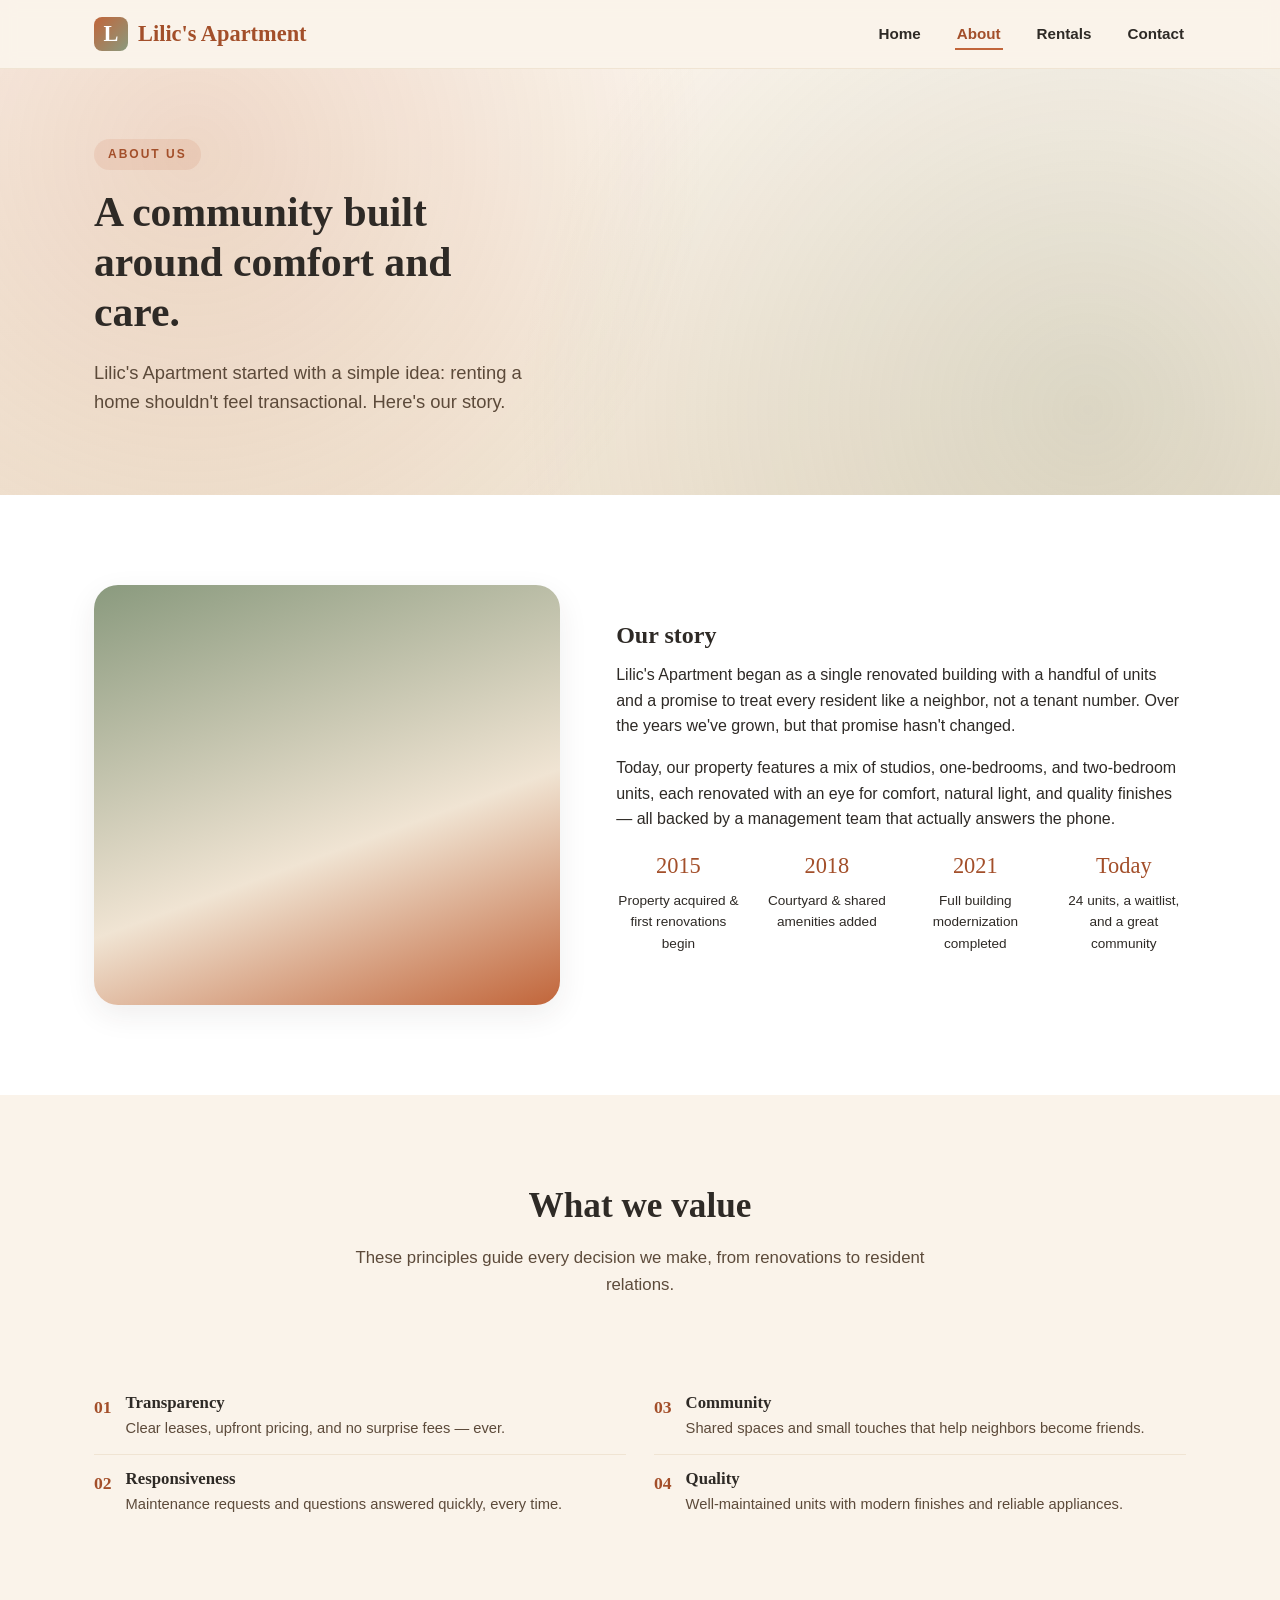
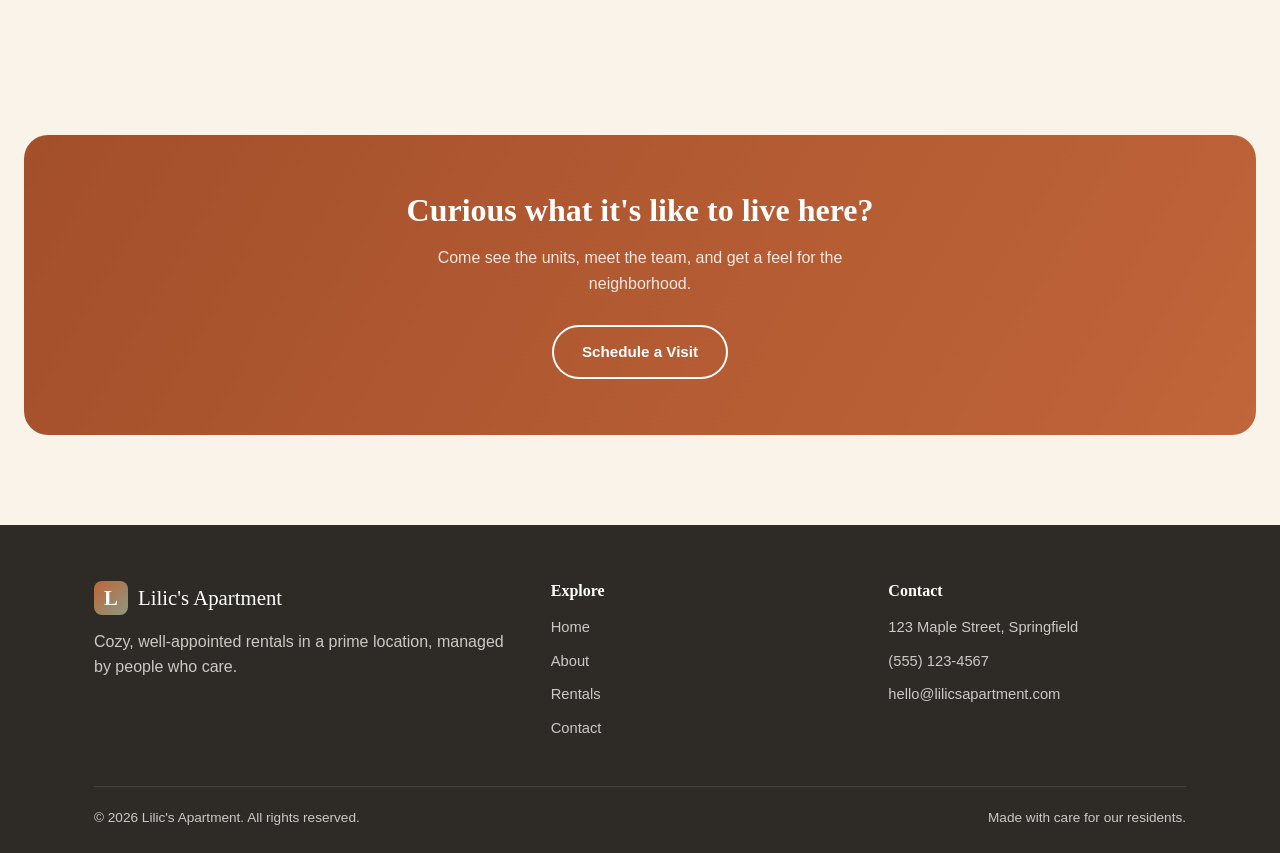
==== about.html @ 2bf209f0 "Build apartment website from scratch Static multi-page site with Home, About, Rentals, and Contact p" ====
<!DOCTYPE html>
<html lang="en">
<head>
  <meta charset="UTF-8">
  <meta name="viewport" content="width=device-width, initial-scale=1.0">
  <title>About Us — Lilic's Apartment</title>
  <meta name="description" content="Learn about Lilic's Apartment — our story, our values, and what makes our community a great place to live.">
  <link rel="stylesheet" href="css/style.css">
</head>
<body>

  <header class="site-header">
    <nav class="navbar">
      <a href="index.html" class="brand">
        <span class="brand-mark">L</span>
        Lilic's Apartment
      </a>
      <ul class="nav-links">
        <li><a href="index.html">Home</a></li>
        <li><a href="about.html" class="active">About</a></li>
        <li><a href="rentals.html">Rentals</a></li>
        <li><a href="contact.html">Contact</a></li>
      </ul>
      <button class="nav-toggle" aria-label="Toggle menu">
        <span></span><span></span><span></span>
      </button>
    </nav>
  </header>

  <main>
    <section class="hero" style="padding: 70px 0 60px;">
      <div class="container">
        <span class="eyebrow">About Us</span>
        <h1 style="font-size: 2.6rem; max-width: 20ch;">A community built around comfort and care.</h1>
        <p class="lead">Lilic's Apartment started with a simple idea: renting a home shouldn't feel transactional. Here's our story.</p>
      </div>
    </section>

    <section class="alt-bg">
      <div class="container about-grid">
        <div class="about-art"></div>
        <div>
          <h2>Our story</h2>
          <p>Lilic's Apartment began as a single renovated building with a handful of units and a promise to treat every resident like a neighbor, not a tenant number. Over the years we've grown, but that promise hasn't changed.</p>
          <p>Today, our property features a mix of studios, one-bedrooms, and two-bedroom units, each renovated with an eye for comfort, natural light, and quality finishes — all backed by a management team that actually answers the phone.</p>
          <div class="timeline">
            <div>
              <div class="year">2015</div>
              <p style="font-size: 0.85rem;">Property acquired &amp; first renovations begin</p>
            </div>
            <div>
              <div class="year">2018</div>
              <p style="font-size: 0.85rem;">Courtyard &amp; shared amenities added</p>
            </div>
            <div>
              <div class="year">2021</div>
              <p style="font-size: 0.85rem;">Full building modernization completed</p>
            </div>
            <div>
              <div class="year">Today</div>
              <p style="font-size: 0.85rem;">24 units, a waitlist, and a great community</p>
            </div>
          </div>
        </div>
      </div>
    </section>

    <section>
      <div class="container">
        <div class="section-head">
          <h2>What we value</h2>
          <p>These principles guide every decision we make, from renovations to resident relations.</p>
        </div>
        <div class="grid grid-2">
          <ul class="values-list">
            <li>
              <span class="num">01</span>
              <div>
                <h3 style="font-size: 1.05rem; margin-bottom: 4px;">Transparency</h3>
                <p style="margin: 0; color: var(--brown); font-size: 0.92rem;">Clear leases, upfront pricing, and no surprise fees — ever.</p>
              </div>
            </li>
            <li>
              <span class="num">02</span>
              <div>
                <h3 style="font-size: 1.05rem; margin-bottom: 4px;">Responsiveness</h3>
                <p style="margin: 0; color: var(--brown); font-size: 0.92rem;">Maintenance requests and questions answered quickly, every time.</p>
              </div>
            </li>
          </ul>
          <ul class="values-list">
            <li>
              <span class="num">03</span>
              <div>
                <h3 style="font-size: 1.05rem; margin-bottom: 4px;">Community</h3>
                <p style="margin: 0; color: var(--brown); font-size: 0.92rem;">Shared spaces and small touches that help neighbors become friends.</p>
              </div>
            </li>
            <li>
              <span class="num">04</span>
              <div>
                <h3 style="font-size: 1.05rem; margin-bottom: 4px;">Quality</h3>
                <p style="margin: 0; color: var(--brown); font-size: 0.92rem;">Well-maintained units with modern finishes and reliable appliances.</p>
              </div>
            </li>
          </ul>
        </div>
      </div>
    </section>

    <section>
      <div class="cta-banner">
        <h2>Curious what it's like to live here?</h2>
        <p>Come see the units, meet the team, and get a feel for the neighborhood.</p>
        <a href="contact.html" class="btn btn-outline">Schedule a Visit</a>
      </div>
    </section>
  </main>

  <footer class="site-footer">
    <div class="container">
      <div class="footer-grid">
        <div>
          <div class="footer-brand">
            <span class="brand-mark">L</span>
            Lilic's Apartment
          </div>
          <p>Cozy, well-appointed rentals in a prime location, managed by people who care.</p>
        </div>
        <div>
          <h4>Explore</h4>
          <ul>
            <li><a href="index.html">Home</a></li>
            <li><a href="about.html">About</a></li>
            <li><a href="rentals.html">Rentals</a></li>
            <li><a href="contact.html">Contact</a></li>
          </ul>
        </div>
        <div>
          <h4>Contact</h4>
          <ul>
            <li>123 Maple Street, Springfield</li>
            <li>(555) 123-4567</li>
            <li>hello@lilicsapartment.com</li>
          </ul>
        </div>
      </div>
      <div class="footer-bottom">
        <span>&copy; <span id="year"></span> Lilic's Apartment. All rights reserved.</span>
        <span>Made with care for our residents.</span>
      </div>
    </div>
  </footer>

  <script src="js/script.js"></script>
</body>
</html>
---- css/style.css ----
/* ===== Lilic's Apartment — shared styles ===== */

:root {
  --terracotta: #c1653a;
  --terracotta-dark: #a34f2a;
  --cream: #faf3ea;
  --cream-dark: #f0e4d3;
  --charcoal: #2e2a26;
  --brown: #5c4a3a;
  --sage: #8a9a7e;
  --white: #ffffff;
  --shadow: 0 10px 30px rgba(46, 42, 38, 0.08);
  --radius: 14px;
  --max-width: 1140px;
  --font-heading: 'Georgia', 'Times New Roman', serif;
  --font-body: -apple-system, BlinkMacSystemFont, 'Segoe UI', Roboto, Helvetica, Arial, sans-serif;
}

* {
  box-sizing: border-box;
}

html {
  scroll-behavior: smooth;
}

body {
  margin: 0;
  font-family: var(--font-body);
  color: var(--charcoal);
  background: var(--cream);
  line-height: 1.6;
}

img {
  max-width: 100%;
  display: block;
}

a {
  color: inherit;
  text-decoration: none;
}

h1, h2, h3, h4 {
  font-family: var(--font-heading);
  line-height: 1.2;
  margin: 0 0 0.5em;
}

p {
  margin: 0 0 1em;
}

.container {
  max-width: var(--max-width);
  margin: 0 auto;
  padding: 0 24px;
}

/* ===== Header / Nav ===== */

.site-header {
  position: sticky;
  top: 0;
  z-index: 100;
  background: rgba(250, 243, 234, 0.92);
  backdrop-filter: blur(8px);
  border-bottom: 1px solid var(--cream-dark);
}

.navbar {
  display: flex;
  align-items: center;
  justify-content: space-between;
  padding: 16px 24px;
  max-width: var(--max-width);
  margin: 0 auto;
}

.brand {
  display: flex;
  align-items: center;
  gap: 10px;
  font-family: var(--font-heading);
  font-size: 1.4rem;
  font-weight: bold;
  color: var(--terracotta-dark);
}

.brand-mark {
  width: 34px;
  height: 34px;
  border-radius: 8px;
  background: linear-gradient(135deg, var(--terracotta), var(--sage));
  display: inline-flex;
  align-items: center;
  justify-content: center;
  color: var(--white);
  font-family: var(--font-heading);
  font-weight: bold;
}

.nav-links {
  display: flex;
  gap: 32px;
  list-style: none;
  margin: 0;
  padding: 0;
}

.nav-links a {
  font-weight: 600;
  font-size: 0.95rem;
  padding: 6px 2px;
  border-bottom: 2px solid transparent;
  transition: border-color 0.2s ease, color 0.2s ease;
}

.nav-links a:hover,
.nav-links a.active {
  color: var(--terracotta-dark);
  border-color: var(--terracotta);
}

.nav-toggle {
  display: none;
  flex-direction: column;
  gap: 5px;
  background: none;
  border: none;
  cursor: pointer;
  padding: 6px;
}

.nav-toggle span {
  width: 26px;
  height: 2px;
  background: var(--charcoal);
  border-radius: 2px;
}

/* ===== Buttons ===== */

.btn {
  display: inline-block;
  padding: 13px 28px;
  border-radius: 999px;
  font-weight: 700;
  font-size: 0.95rem;
  cursor: pointer;
  border: 2px solid transparent;
  transition: transform 0.15s ease, box-shadow 0.15s ease, background 0.2s ease, color 0.2s ease;
}

.btn:hover {
  transform: translateY(-2px);
}

.btn-primary {
  background: var(--terracotta);
  color: var(--white);
  box-shadow: var(--shadow);
}

.btn-primary:hover {
  background: var(--terracotta-dark);
}

.btn-outline {
  background: transparent;
  border-color: var(--terracotta);
  color: var(--terracotta-dark);
}

.btn-outline:hover {
  background: var(--terracotta);
  color: var(--white);
}

.btn-block {
  width: 100%;
  text-align: center;
}

/* ===== Hero ===== */

.hero {
  position: relative;
  padding: 100px 0 110px;
  background:
    radial-gradient(circle at 15% 20%, rgba(193, 101, 58, 0.18), transparent 45%),
    radial-gradient(circle at 85% 80%, rgba(138, 154, 126, 0.22), transparent 50%),
    linear-gradient(180deg, var(--cream) 0%, var(--cream-dark) 100%);
  overflow: hidden;
}

.hero-inner {
  display: grid;
  grid-template-columns: 1.1fr 0.9fr;
  gap: 48px;
  align-items: center;
}

.eyebrow {
  display: inline-block;
  text-transform: uppercase;
  letter-spacing: 2px;
  font-size: 0.75rem;
  font-weight: 700;
  color: var(--terracotta-dark);
  background: rgba(193, 101, 58, 0.12);
  padding: 6px 14px;
  border-radius: 999px;
  margin-bottom: 18px;
}

.hero h1 {
  font-size: 3rem;
  color: var(--charcoal);
  margin-bottom: 20px;
}

.hero p.lead {
  font-size: 1.15rem;
  color: var(--brown);
  max-width: 46ch;
}

.hero-cta {
  display: flex;
  gap: 16px;
  margin-top: 28px;
  flex-wrap: wrap;
}

.hero-art {
  position: relative;
  height: 380px;
  border-radius: 24px;
  background: linear-gradient(135deg, #d98a5e 0%, var(--terracotta) 45%, var(--sage) 100%);
  box-shadow: var(--shadow);
  overflow: hidden;
}

.hero-art::before,
.hero-art::after {
  content: "";
  position: absolute;
  border-radius: 50%;
  background: rgba(255, 255, 255, 0.18);
}

.hero-art::before {
  width: 220px;
  height: 220px;
  top: -60px;
  right: -60px;
}

.hero-art::after {
  width: 160px;
  height: 160px;
  bottom: -50px;
  left: -30px;
  background: rgba(46, 42, 38, 0.12);
}

.hero-stats {
  position: absolute;
  bottom: 20px;
  left: 20px;
  right: 20px;
  display: flex;
  justify-content: space-between;
  background: rgba(255, 255, 255, 0.9);
  border-radius: 14px;
  padding: 16px 20px;
  box-shadow: var(--shadow);
}

.hero-stats div {
  text-align: center;
}

.hero-stats strong {
  display: block;
  font-size: 1.3rem;
  color: var(--terracotta-dark);
  font-family: var(--font-heading);
}

.hero-stats span {
  font-size: 0.75rem;
  color: var(--brown);
  text-transform: uppercase;
  letter-spacing: 0.5px;
}

/* ===== Sections ===== */

section {
  padding: 90px 0;
}

.section-head {
  text-align: center;
  max-width: 640px;
  margin: 0 auto 56px;
}

.section-head h2 {
  font-size: 2.2rem;
  color: var(--charcoal);
}

.section-head p {
  color: var(--brown);
  font-size: 1.05rem;
}

.alt-bg {
  background: var(--white);
}

/* ===== Feature / Card Grid ===== */

.grid {
  display: grid;
  gap: 28px;
}

.grid-3 {
  grid-template-columns: repeat(3, 1fr);
}

.grid-2 {
  grid-template-columns: repeat(2, 1fr);
}

.card {
  background: var(--white);
  border-radius: var(--radius);
  padding: 32px 28px;
  box-shadow: var(--shadow);
  transition: transform 0.2s ease, box-shadow 0.2s ease;
}

.card:hover {
  transform: translateY(-6px);
  box-shadow: 0 18px 40px rgba(46, 42, 38, 0.12);
}

.card .icon {
  width: 52px;
  height: 52px;
  border-radius: 12px;
  background: var(--cream-dark);
  display: flex;
  align-items: center;
  justify-content: center;
  font-size: 1.5rem;
  margin-bottom: 18px;
}

.card h3 {
  font-size: 1.2rem;
  margin-bottom: 10px;
}

.card p {
  color: var(--brown);
  font-size: 0.97rem;
  margin-bottom: 0;
}

/* ===== Rentals / Unit Cards ===== */

.unit-card {
  background: var(--white);
  border-radius: var(--radius);
  overflow: hidden;
  box-shadow: var(--shadow);
  display: flex;
  flex-direction: column;
  transition: transform 0.2s ease;
}

.unit-card:hover {
  transform: translateY(-6px);
}

.unit-photo {
  height: 190px;
  background: linear-gradient(135deg, var(--sage), var(--terracotta));
  position: relative;
}

.unit-photo span.tag {
  position: absolute;
  top: 14px;
  left: 14px;
  background: rgba(255, 255, 255, 0.92);
  color: var(--terracotta-dark);
  font-weight: 700;
  font-size: 0.75rem;
  text-transform: uppercase;
  letter-spacing: 0.5px;
  padding: 6px 12px;
  border-radius: 999px;
}

.unit-body {
  padding: 24px 26px 28px;
  flex: 1;
  display: flex;
  flex-direction: column;
}

.unit-price {
  color: var(--terracotta-dark);
  font-family: var(--font-heading);
  font-size: 1.5rem;
  margin-bottom: 4px;
}

.unit-price small {
  font-size: 0.85rem;
  color: var(--brown);
  font-family: var(--font-body);
  font-weight: 400;
}

.unit-meta {
  display: flex;
  gap: 16px;
  margin: 12px 0 16px;
  font-size: 0.88rem;
  color: var(--brown);
  flex-wrap: wrap;
}

.unit-features {
  list-style: none;
  padding: 0;
  margin: 0 0 20px;
  font-size: 0.9rem;
  color: var(--brown);
}

.unit-features li {
  padding: 4px 0;
  padding-left: 22px;
  position: relative;
}

.unit-features li::before {
  content: "✓";
  position: absolute;
  left: 0;
  color: var(--sage);
  font-weight: bold;
}

.unit-body .btn {
  margin-top: auto;
}

/* ===== Testimonials ===== */

.testimonial {
  background: var(--white);
  border-radius: var(--radius);
  padding: 30px 28px;
  box-shadow: var(--shadow);
}

.testimonial p.quote {
  font-style: italic;
  color: var(--brown);
  font-size: 1.02rem;
}

.testimonial .author {
  display: flex;
  align-items: center;
  gap: 12px;
  margin-top: 18px;
}

.avatar {
  width: 42px;
  height: 42px;
  border-radius: 50%;
  background: linear-gradient(135deg, var(--terracotta), var(--sage));
  color: var(--white);
  display: flex;
  align-items: center;
  justify-content: center;
  font-weight: 700;
  font-family: var(--font-heading);
}

.author strong {
  display: block;
  font-size: 0.92rem;
}

.author span {
  font-size: 0.8rem;
  color: var(--brown);
}

/* ===== CTA Banner ===== */

.cta-banner {
  background: linear-gradient(120deg, var(--terracotta-dark), var(--terracotta));
  color: var(--white);
  border-radius: 24px;
  padding: 56px 48px;
  text-align: center;
  margin: 0 24px;
}

.cta-banner h2 {
  color: var(--white);
  font-size: 2rem;
}

.cta-banner p {
  color: rgba(255, 255, 255, 0.85);
  max-width: 50ch;
  margin: 0 auto 28px;
}

.cta-banner .btn-outline {
  border-color: var(--white);
  color: var(--white);
}

.cta-banner .btn-outline:hover {
  background: var(--white);
  color: var(--terracotta-dark);
}

/* ===== About page ===== */

.about-grid {
  display: grid;
  grid-template-columns: 0.9fr 1.1fr;
  gap: 56px;
  align-items: center;
}

.about-art {
  height: 420px;
  border-radius: 24px;
  background: linear-gradient(160deg, var(--sage), var(--cream-dark) 60%, var(--terracotta));
  box-shadow: var(--shadow);
}

.values-list {
  list-style: none;
  padding: 0;
  margin: 24px 0;
}

.values-list li {
  display: flex;
  gap: 14px;
  padding: 14px 0;
  border-bottom: 1px solid var(--cream-dark);
}

.values-list li:last-child {
  border-bottom: none;
}

.values-list .num {
  font-family: var(--font-heading);
  font-weight: bold;
  color: var(--terracotta-dark);
  font-size: 1.1rem;
}

.timeline {
  display: grid;
  grid-template-columns: repeat(4, 1fr);
  gap: 24px;
  text-align: center;
}

.timeline .year {
  font-family: var(--font-heading);
  color: var(--terracotta-dark);
  font-size: 1.4rem;
  margin-bottom: 6px;
}

/* ===== Contact page ===== */

.contact-grid {
  display: grid;
  grid-template-columns: 1fr 1fr;
  gap: 48px;
  align-items: start;
}

.contact-form {
  background: var(--white);
  border-radius: var(--radius);
  padding: 36px;
  box-shadow: var(--shadow);
}

.form-row {
  display: grid;
  grid-template-columns: 1fr 1fr;
  gap: 16px;
}

.field {
  margin-bottom: 18px;
}

.field label {
  display: block;
  font-size: 0.85rem;
  font-weight: 700;
  margin-bottom: 6px;
  color: var(--brown);
}

.field input,
.field select,
.field textarea {
  width: 100%;
  padding: 12px 14px;
  border-radius: 10px;
  border: 1.5px solid var(--cream-dark);
  background: var(--cream);
  font-family: var(--font-body);
  font-size: 0.95rem;
  color: var(--charcoal);
  transition: border-color 0.2s ease;
}

.field input:focus,
.field select:focus,
.field textarea:focus {
  outline: none;
  border-color: var(--terracotta);
}

.field textarea {
  min-height: 120px;
  resize: vertical;
}

.form-note {
  font-size: 0.85rem;
  color: var(--sage);
  margin-top: 14px;
  display: none;
}

.form-note.visible {
  display: block;
}

.info-card {
  background: var(--white);
  border-radius: var(--radius);
  padding: 26px 28px;
  box-shadow: var(--shadow);
  margin-bottom: 20px;
  display: flex;
  gap: 16px;
}

.info-card .icon {
  width: 46px;
  height: 46px;
  border-radius: 10px;
  background: var(--cream-dark);
  display: flex;
  align-items: center;
  justify-content: center;
  font-size: 1.3rem;
  flex-shrink: 0;
}

.info-card h4 {
  margin-bottom: 4px;
}

.info-card p {
  color: var(--brown);
  font-size: 0.92rem;
  margin: 0;
}

.map-frame {
  border-radius: var(--radius);
  overflow: hidden;
  box-shadow: var(--shadow);
  border: none;
  width: 100%;
  height: 260px;
}

/* ===== FAQ ===== */

.faq-item {
  background: var(--white);
  border-radius: var(--radius);
  box-shadow: var(--shadow);
  margin-bottom: 14px;
  overflow: hidden;
}

.faq-question {
  width: 100%;
  text-align: left;
  background: none;
  border: none;
  padding: 20px 24px;
  font-family: var(--font-heading);
  font-size: 1.05rem;
  font-weight: bold;
  cursor: pointer;
  display: flex;
  justify-content: space-between;
  align-items: center;
  color: var(--charcoal);
}

.faq-question .plus {
  color: var(--terracotta);
  font-size: 1.4rem;
  transition: transform 0.2s ease;
}

.faq-item.open .faq-question .plus {
  transform: rotate(45deg);
}

.faq-answer {
  max-height: 0;
  overflow: hidden;
  transition: max-height 0.25s ease;
  padding: 0 24px;
}

.faq-item.open .faq-answer {
  max-height: 300px;
  padding: 0 24px 20px;
}

.faq-answer p {
  color: var(--brown);
  margin: 0;
}

/* ===== Footer ===== */

.site-footer {
  background: var(--charcoal);
  color: rgba(255, 255, 255, 0.75);
  padding: 56px 0 24px;
}

.footer-grid {
  display: grid;
  grid-template-columns: 1.4fr 1fr 1fr;
  gap: 40px;
  margin-bottom: 36px;
}

.footer-grid h4 {
  color: var(--white);
  font-size: 1rem;
  margin-bottom: 16px;
}

.footer-grid ul {
  list-style: none;
  padding: 0;
  margin: 0;
}

.footer-grid li {
  margin-bottom: 10px;
  font-size: 0.92rem;
}

.footer-grid a:hover {
  color: var(--terracotta);
}

.footer-brand {
  display: flex;
  align-items: center;
  gap: 10px;
  font-family: var(--font-heading);
  font-size: 1.3rem;
  color: var(--white);
  margin-bottom: 14px;
}

.footer-bottom {
  border-top: 1px solid rgba(255, 255, 255, 0.12);
  padding-top: 20px;
  font-size: 0.85rem;
  display: flex;
  justify-content: space-between;
  flex-wrap: wrap;
  gap: 10px;
}

/* ===== Utilities ===== */

.text-center {
  text-align: center;
}

.mt-40 {
  margin-top: 40px;
}

/* ===== Responsive ===== */

@media (max-width: 900px) {
  .hero-inner,
  .about-grid,
  .contact-grid {
    grid-template-columns: 1fr;
  }

  .hero-art,
  .about-art {
    height: 280px;
  }

  .grid-3 {
    grid-template-columns: repeat(2, 1fr);
  }

  .footer-grid {
    grid-template-columns: 1fr 1fr;
  }

  .timeline {
    grid-template-columns: repeat(2, 1fr);
  }
}

@media (max-width: 680px) {
  .nav-links {
    position: absolute;
    top: 100%;
    left: 0;
    right: 0;
    background: var(--cream);
    flex-direction: column;
    gap: 0;
    display: none;
    border-bottom: 1px solid var(--cream-dark);
  }

  .nav-links.open {
    display: flex;
  }

  .nav-links li {
    width: 100%;
  }

  .nav-links a {
    display: block;
    padding: 16px 24px;
    border-bottom: 1px solid var(--cream-dark);
  }

  .nav-toggle {
    display: flex;
  }

  .hero {
    padding: 60px 0 80px;
  }

  .hero h1 {
    font-size: 2.2rem;
  }

  .grid-3,
  .grid-2,
  .form-row,
  .footer-grid {
    grid-template-columns: 1fr;
  }

  .cta-banner {
    margin: 0 16px;
    padding: 40px 24px;
  }

  section {
    padding: 60px 0;
  }
}
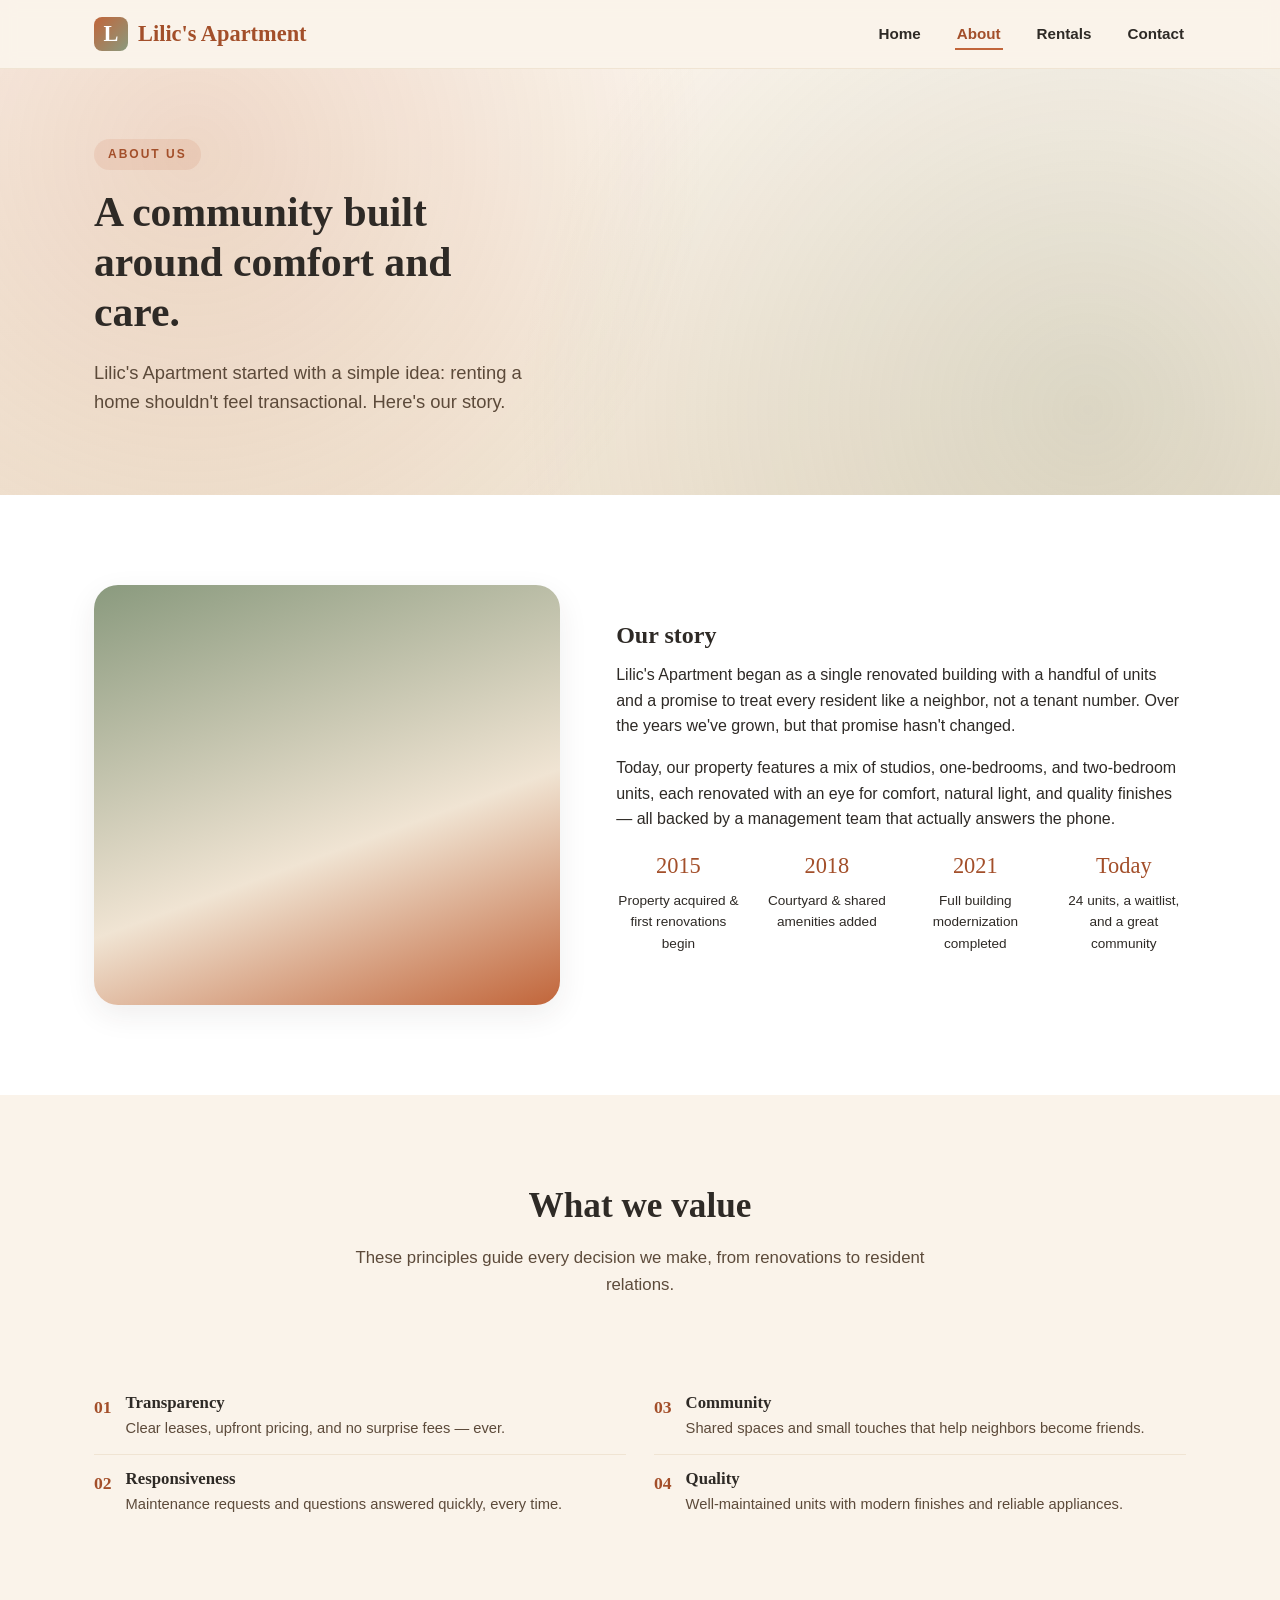
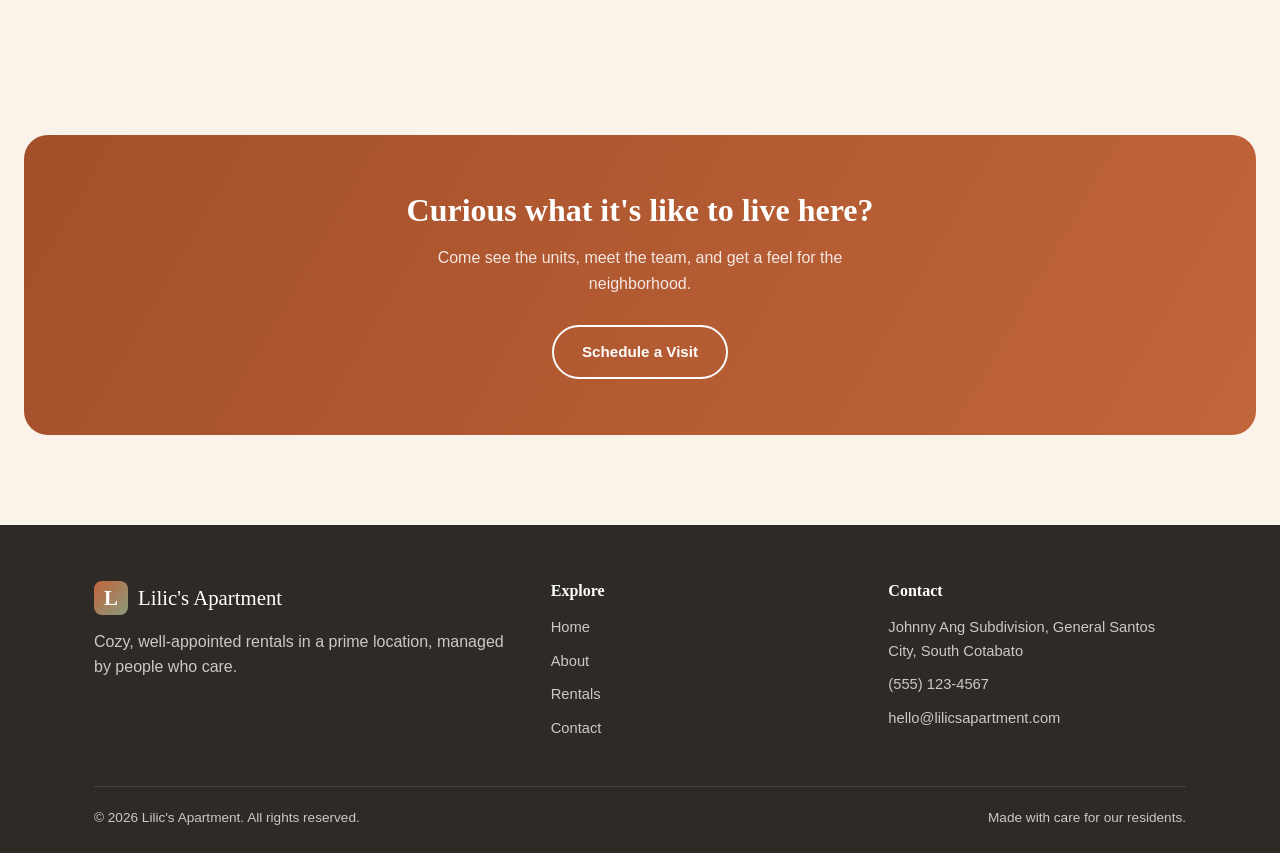
==== commit f2e6d9a4: "Add unit addresses and map links Studio room has its own address; 1BR and 2BR units share the Johnny" ====
--- a/about.html
+++ b/about.html
@@ -139,7 +139,7 @@
         <div>
           <h4>Contact</h4>
           <ul>
-            <li>123 Maple Street, Springfield</li>
+            <li>Johnny Ang Subdivision, General Santos City, South Cotabato</li>
             <li>(555) 123-4567</li>
             <li>hello@lilicsapartment.com</li>
           </ul>
--- a/css/style.css
+++ b/css/style.css
@@ -330,6 +330,10 @@
   gap: 28px;
 }
 
+.grid-4 {
+  grid-template-columns: repeat(4, 1fr);
+}
+
 .grid-3 {
   grid-template-columns: repeat(3, 1fr);
 }
@@ -842,6 +846,7 @@
     height: 280px;
   }
 
+  .grid-4,
   .grid-3 {
     grid-template-columns: repeat(2, 1fr);
   }
@@ -894,6 +899,7 @@
     font-size: 2.2rem;
   }
 
+  .grid-4,
   .grid-3,
   .grid-2,
   .form-row,
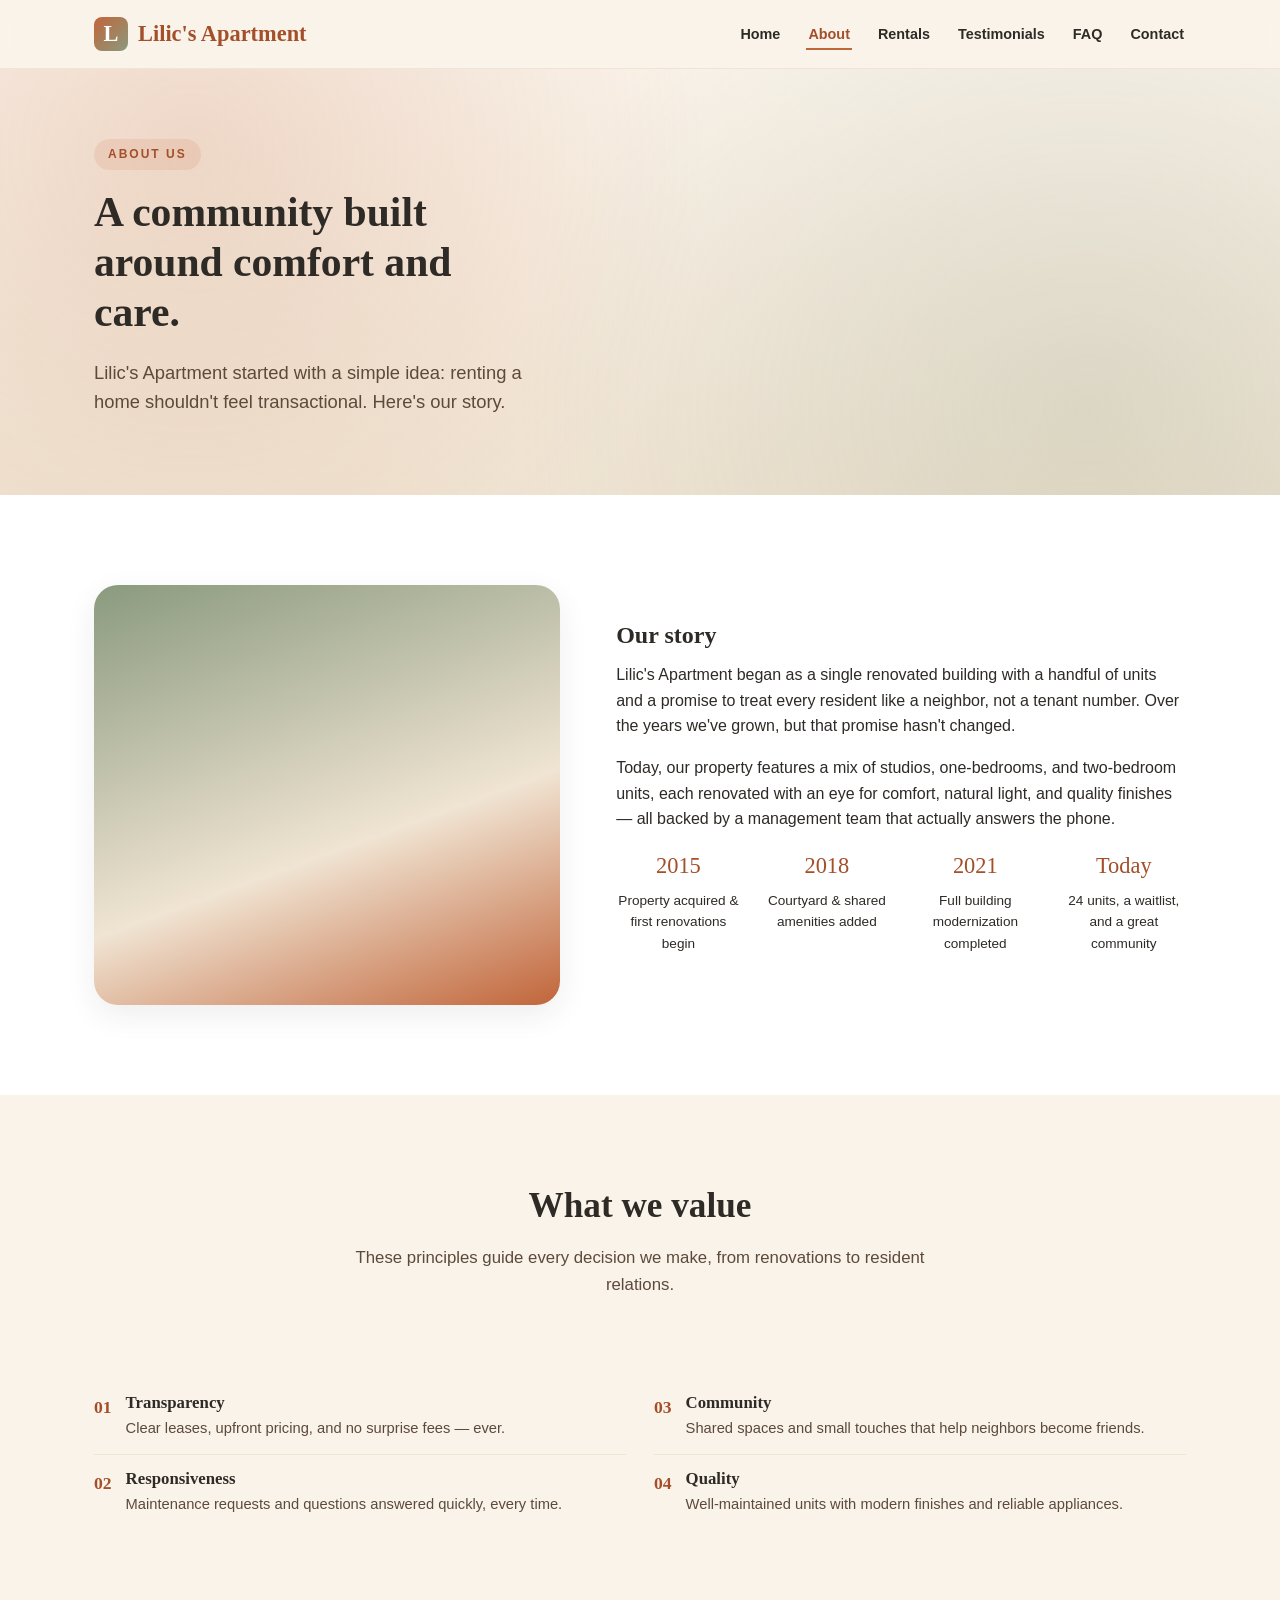
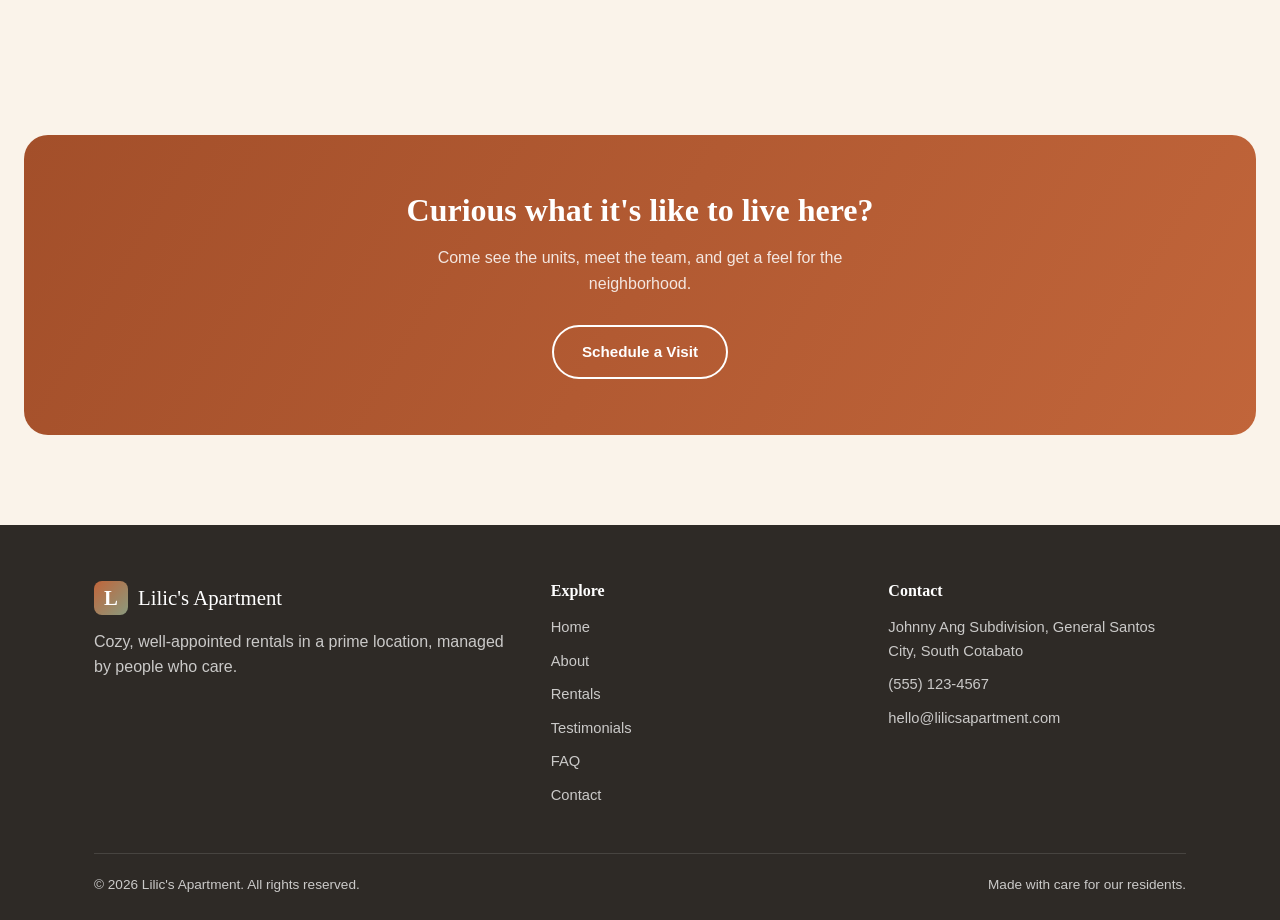
==== commit 7c5c4afb: "Split testimonials and FAQ into their own pages Move the tenant remarks form to a dedicated Testimon" ====
--- a/about.html
+++ b/about.html
@@ -19,6 +19,8 @@
         <li><a href="index.html">Home</a></li>
         <li><a href="about.html" class="active">About</a></li>
         <li><a href="rentals.html">Rentals</a></li>
+        <li><a href="testimonials.html">Testimonials</a></li>
+        <li><a href="faq.html">FAQ</a></li>
         <li><a href="contact.html">Contact</a></li>
       </ul>
       <button class="nav-toggle" aria-label="Toggle menu">
@@ -133,6 +135,8 @@
             <li><a href="index.html">Home</a></li>
             <li><a href="about.html">About</a></li>
             <li><a href="rentals.html">Rentals</a></li>
+            <li><a href="testimonials.html">Testimonials</a></li>
+            <li><a href="faq.html">FAQ</a></li>
             <li><a href="contact.html">Contact</a></li>
           </ul>
         </div>
--- a/css/style.css
+++ b/css/style.css
@@ -103,7 +103,7 @@
 
 .nav-links {
   display: flex;
-  gap: 32px;
+  gap: 24px;
   list-style: none;
   margin: 0;
   padding: 0;
@@ -111,7 +111,7 @@
 
 .nav-links a {
   font-weight: 600;
-  font-size: 0.95rem;
+  font-size: 0.9rem;
   padding: 6px 2px;
   border-bottom: 2px solid transparent;
   transition: border-color 0.2s ease, color 0.2s ease;
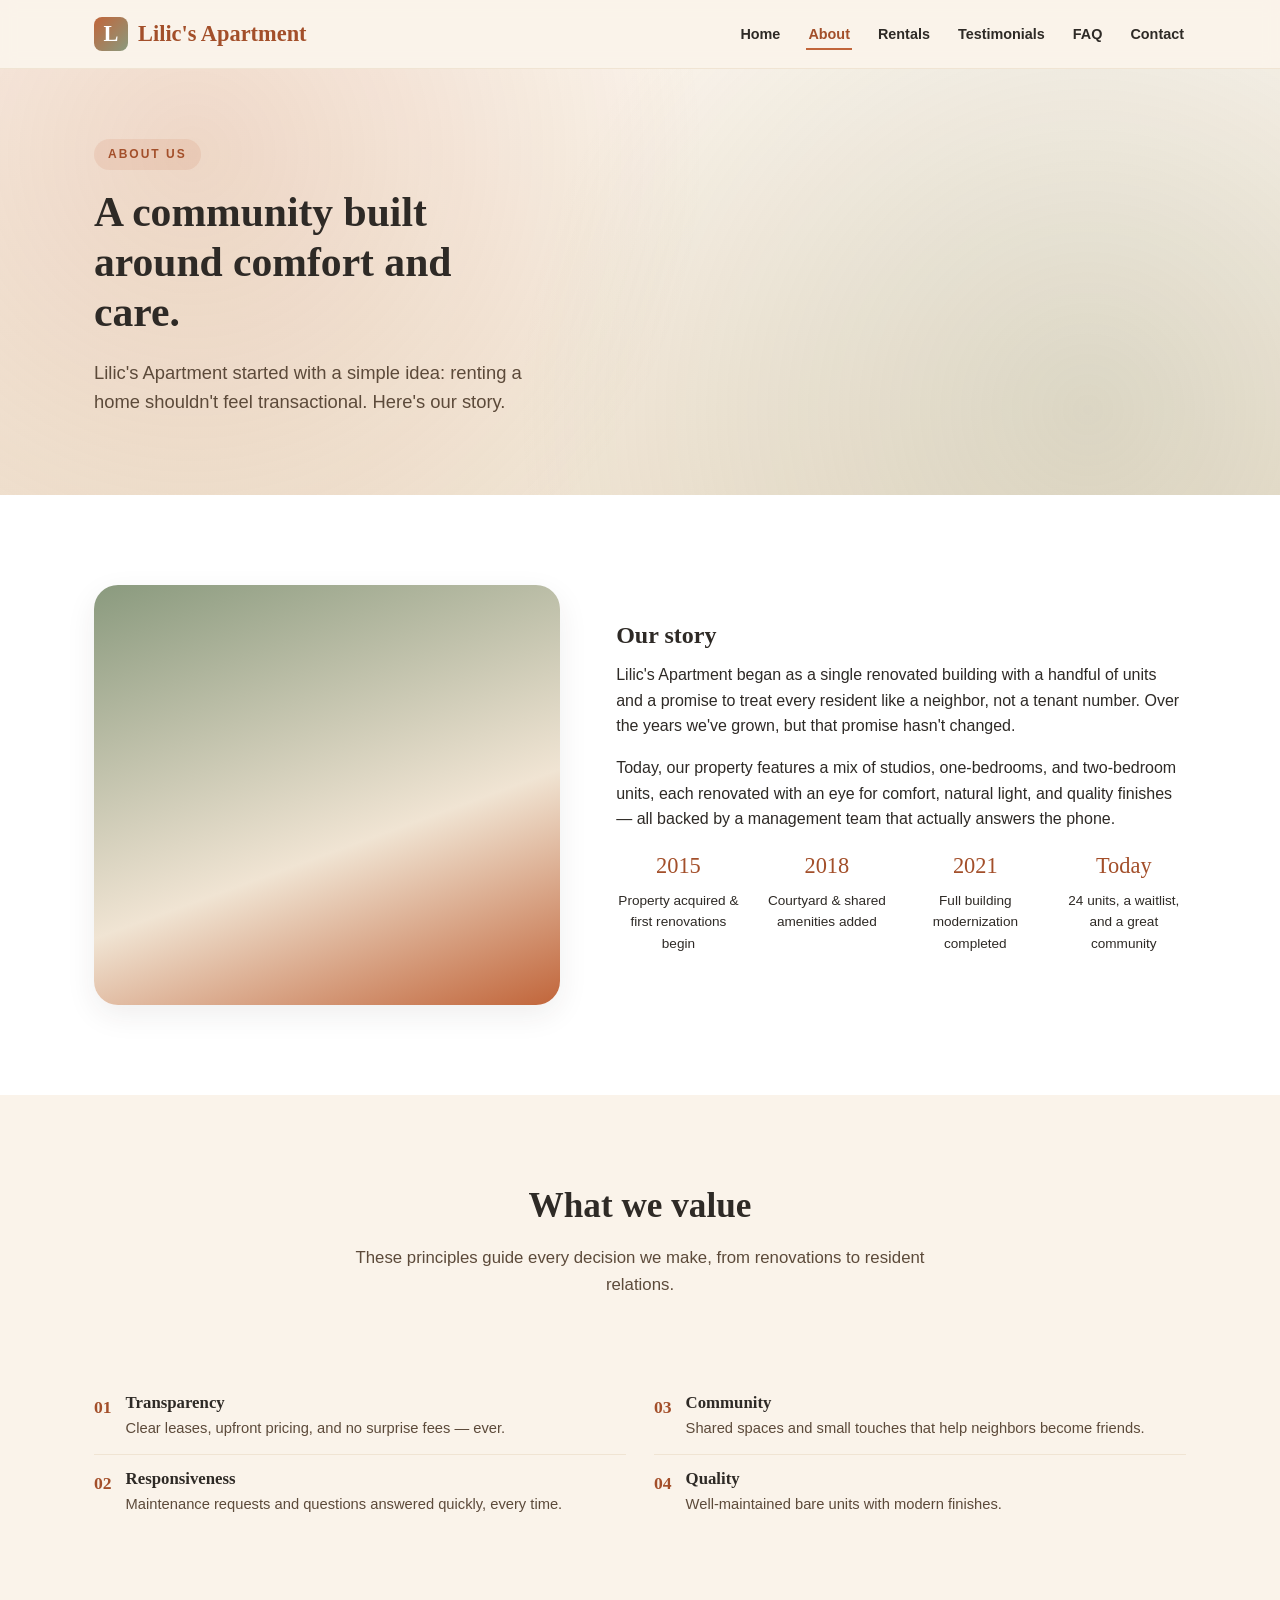
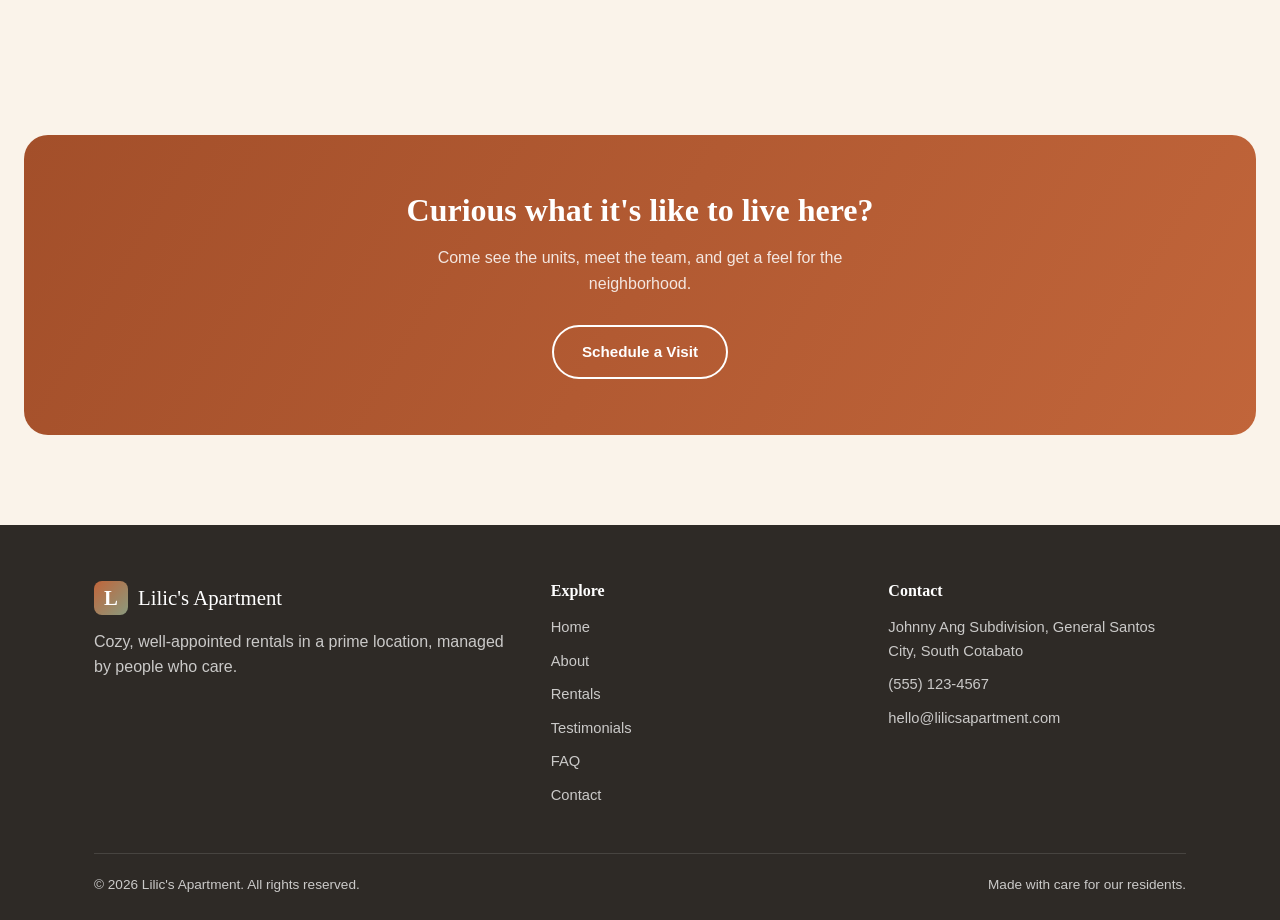
==== commit 2dddb31f: "Correct amenities: bare units, aircon where available, Wi-Fi maybe Remove furnished-unit and on-site" ====
--- a/about.html
+++ b/about.html
@@ -102,7 +102,7 @@
               <span class="num">04</span>
               <div>
                 <h3 style="font-size: 1.05rem; margin-bottom: 4px;">Quality</h3>
-                <p style="margin: 0; color: var(--brown); font-size: 0.92rem;">Well-maintained units with modern finishes and reliable appliances.</p>
+                <p style="margin: 0; color: var(--brown); font-size: 0.92rem;">Well-maintained bare units with modern finishes.</p>
               </div>
             </li>
           </ul>
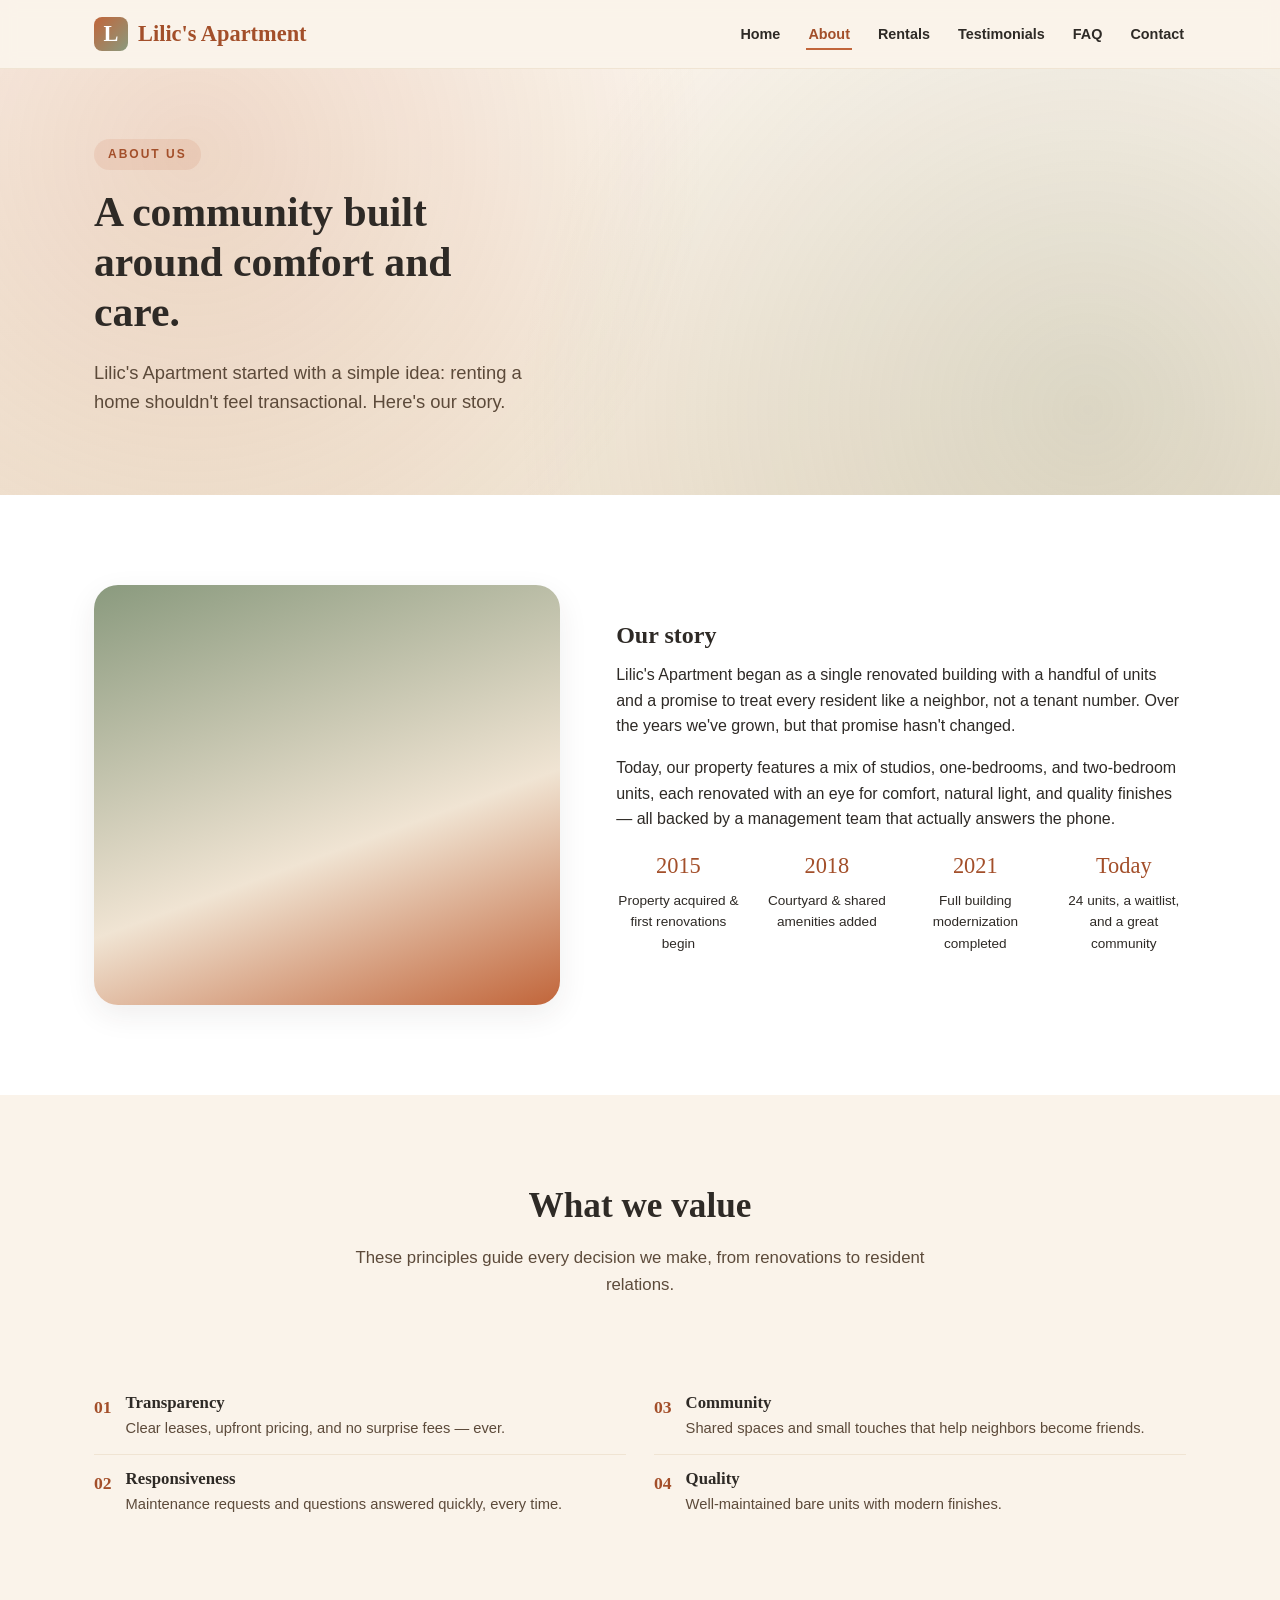
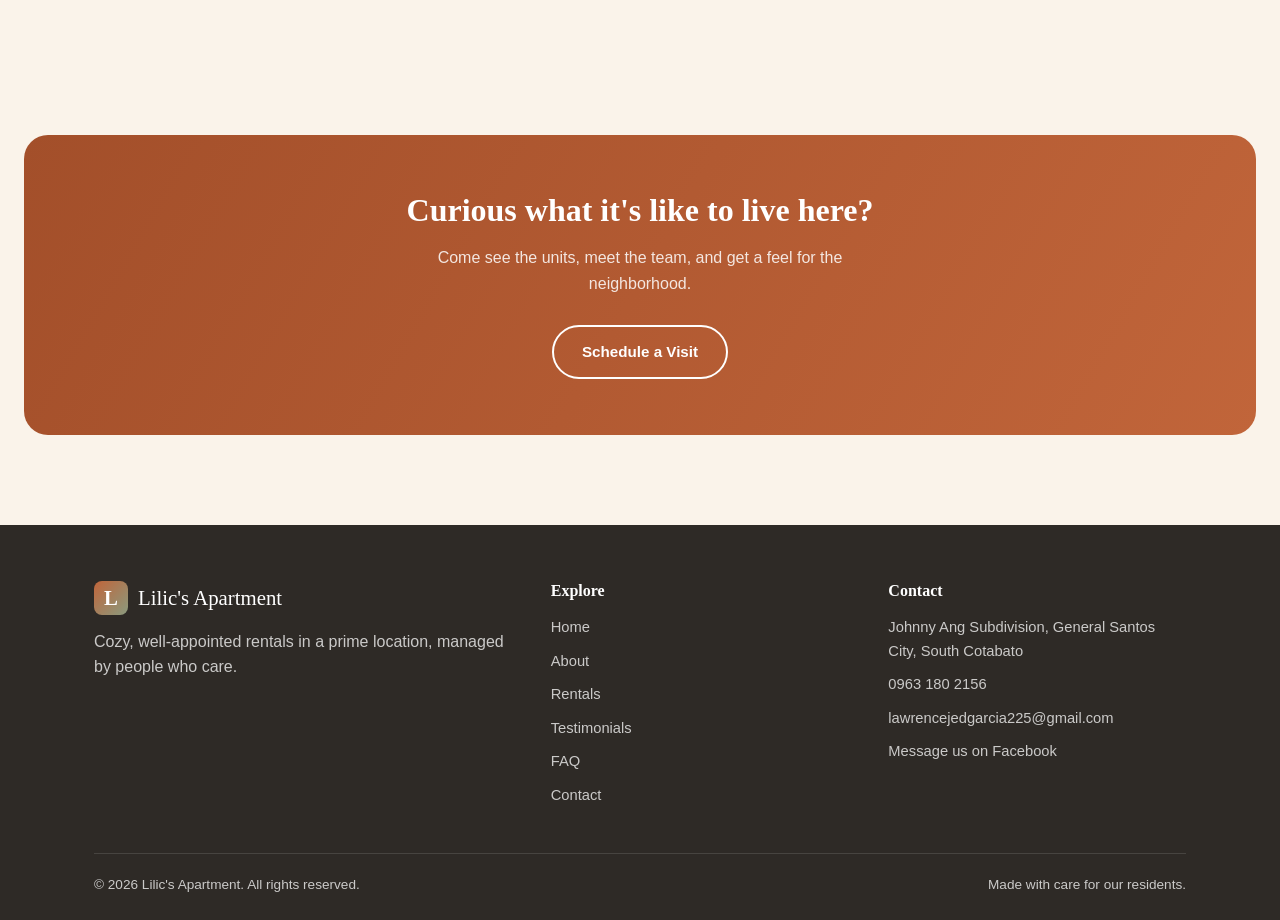
==== commit 3949e8a3: "Add real contact info: phone, email, and Facebook Replace placeholder phone/email with the real numb" ====
--- a/about.html
+++ b/about.html
@@ -144,8 +144,9 @@
           <h4>Contact</h4>
           <ul>
             <li>Johnny Ang Subdivision, General Santos City, South Cotabato</li>
-            <li>(555) 123-4567</li>
-            <li>hello@lilicsapartment.com</li>
+            <li><a href="tel:+639631802156">0963 180 2156</a></li>
+            <li><a href="mailto:lawrencejedgarcia225@gmail.com">lawrencejedgarcia225@gmail.com</a></li>
+            <li><a href="https://www.facebook.com/LjGarcia101" target="_blank" rel="noopener">Message us on Facebook</a></li>
           </ul>
         </div>
       </div>
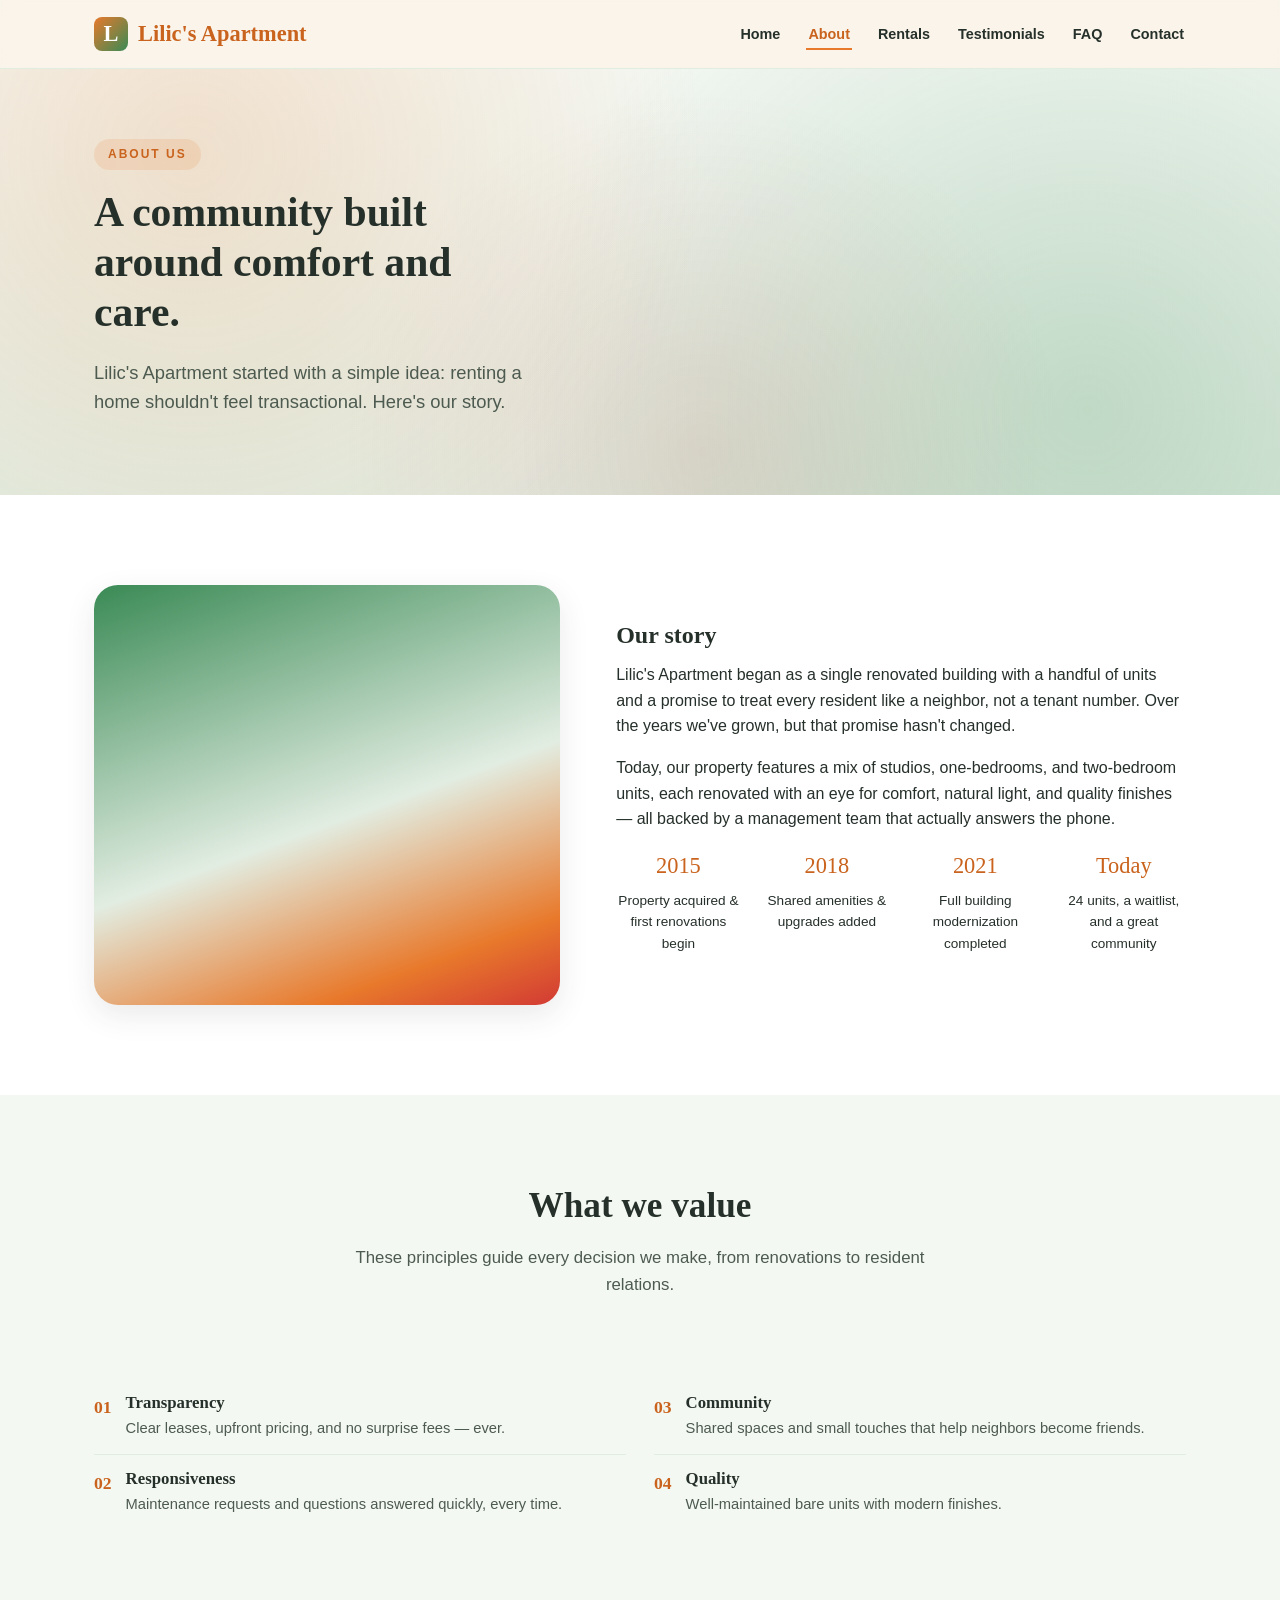
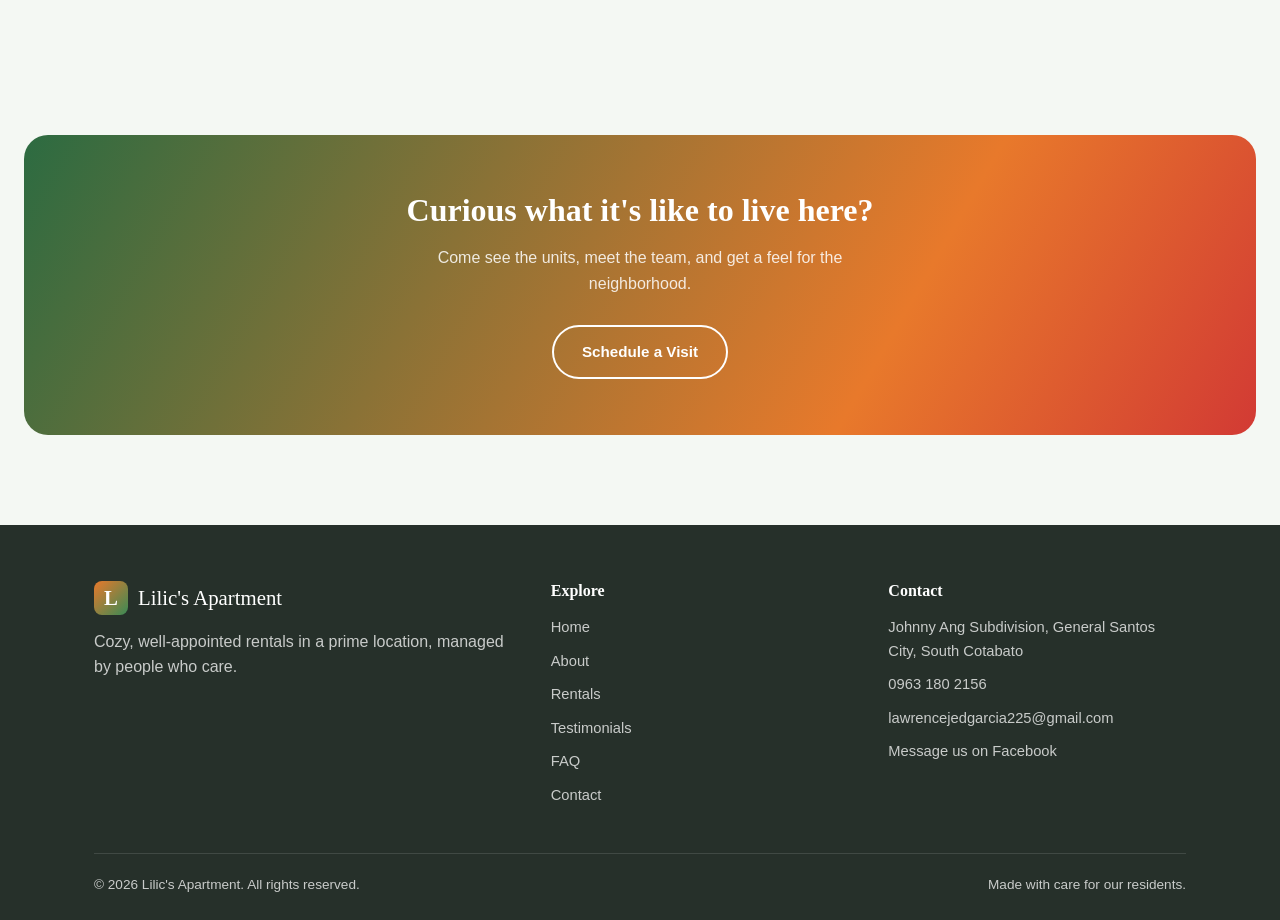
==== commit b9eb2f2e: "Replace Green Courtyard card with Accessible Location Swap the courtyard amenity for a location high" ====
--- a/about.html
+++ b/about.html
@@ -52,7 +52,7 @@
             </div>
             <div>
               <div class="year">2018</div>
-              <p style="font-size: 0.85rem;">Courtyard &amp; shared amenities added</p>
+              <p style="font-size: 0.85rem;">Shared amenities &amp; upgrades added</p>
             </div>
             <div>
               <div class="year">2021</div>
--- a/css/style.css
+++ b/css/style.css
@@ -1,15 +1,22 @@
 /* ===== Lilic's Apartment — shared styles ===== */
 
 :root {
-  --terracotta: #c1653a;
-  --terracotta-dark: #a34f2a;
-  --cream: #faf3ea;
-  --cream-dark: #f0e4d3;
-  --charcoal: #2e2a26;
-  --brown: #5c4a3a;
-  --sage: #8a9a7e;
+  /* Primary accent (buttons, links) — warm orange */
+  --terracotta: #e8792b;
+  --terracotta-dark: #c9631d;
+  /* Secondary accent — green */
+  --sage: #3a8a55;
+  --sage-dark: #2c6b41;
+  /* Tertiary accent — red */
+  --red: #d23a34;
+  --red-dark: #ab2a25;
+  /* Neutrals */
+  --cream: #f4f8f3;
+  --cream-dark: #e2ede2;
+  --charcoal: #26302a;
+  --brown: #4d5a50;
   --white: #ffffff;
-  --shadow: 0 10px 30px rgba(46, 42, 38, 0.08);
+  --shadow: 0 10px 30px rgba(38, 48, 42, 0.10);
   --radius: 14px;
   --max-width: 1140px;
   --font-heading: 'Georgia', 'Times New Roman', serif;
@@ -189,8 +196,9 @@
   position: relative;
   padding: 100px 0 110px;
   background:
-    radial-gradient(circle at 15% 20%, rgba(193, 101, 58, 0.18), transparent 45%),
-    radial-gradient(circle at 85% 80%, rgba(138, 154, 126, 0.22), transparent 50%),
+    radial-gradient(circle at 15% 20%, rgba(232, 121, 43, 0.18), transparent 45%),
+    radial-gradient(circle at 85% 80%, rgba(58, 138, 85, 0.22), transparent 50%),
+    radial-gradient(circle at 55% 90%, rgba(210, 58, 52, 0.12), transparent 45%),
     linear-gradient(180deg, var(--cream) 0%, var(--cream-dark) 100%);
   overflow: hidden;
 }
@@ -209,7 +217,7 @@
   font-size: 0.75rem;
   font-weight: 700;
   color: var(--terracotta-dark);
-  background: rgba(193, 101, 58, 0.12);
+  background: rgba(232, 121, 43, 0.14);
   padding: 6px 14px;
   border-radius: 999px;
   margin-bottom: 18px;
@@ -238,7 +246,7 @@
   position: relative;
   height: 380px;
   border-radius: 24px;
-  background: linear-gradient(135deg, #d98a5e 0%, var(--terracotta) 45%, var(--sage) 100%);
+  background: linear-gradient(135deg, var(--sage) 0%, var(--terracotta) 55%, var(--red) 100%);
   box-shadow: var(--shadow);
   overflow: hidden;
 }
@@ -396,7 +404,7 @@
 
 .unit-photo {
   height: 190px;
-  background: linear-gradient(135deg, var(--sage), var(--terracotta));
+  background: linear-gradient(135deg, var(--sage) 0%, var(--terracotta) 60%, var(--red) 100%);
   position: relative;
 }
 
@@ -518,7 +526,7 @@
 /* ===== CTA Banner ===== */
 
 .cta-banner {
-  background: linear-gradient(120deg, var(--terracotta-dark), var(--terracotta));
+  background: linear-gradient(120deg, var(--sage-dark) 0%, var(--terracotta) 70%, var(--red) 100%);
   color: var(--white);
   border-radius: 24px;
   padding: 56px 48px;
@@ -559,7 +567,7 @@
 .about-art {
   height: 420px;
   border-radius: 24px;
-  background: linear-gradient(160deg, var(--sage), var(--cream-dark) 60%, var(--terracotta));
+  background: linear-gradient(160deg, var(--sage) 0%, var(--cream-dark) 55%, var(--terracotta) 85%, var(--red) 100%);
   box-shadow: var(--shadow);
 }
 
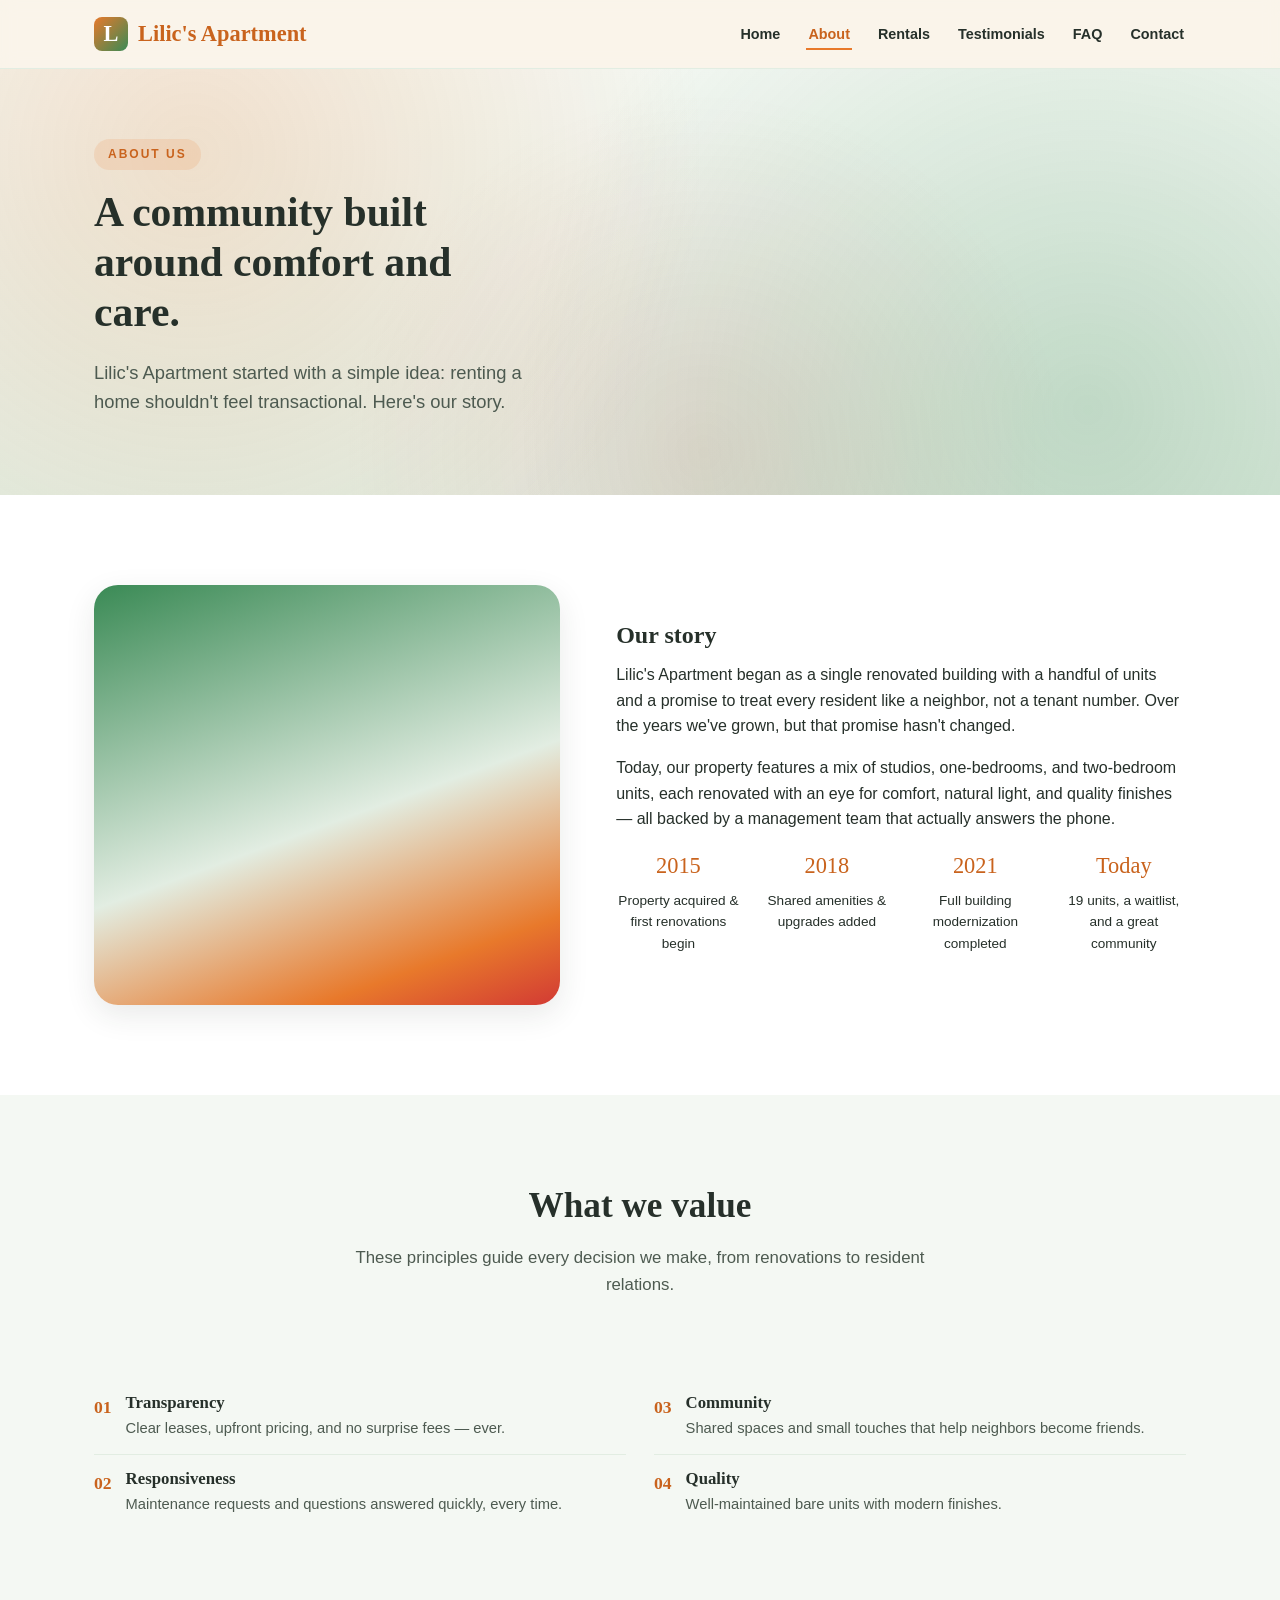
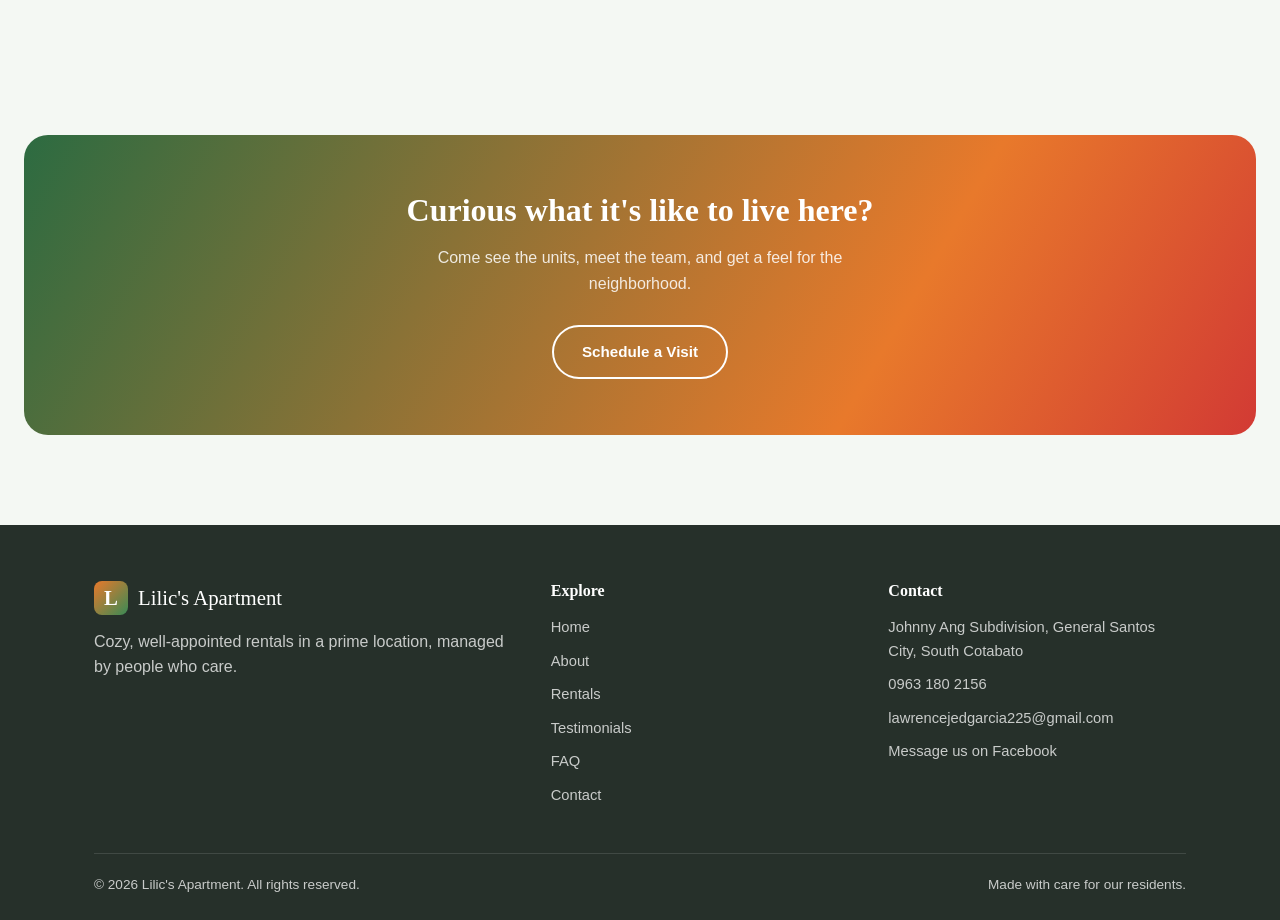
==== commit 6d3bb3a3: "Show unit counts and current occupancy on Rentals Add per-unit counts and availability badges: Studi" ====
--- a/about.html
+++ b/about.html
@@ -60,7 +60,7 @@
             </div>
             <div>
               <div class="year">Today</div>
-              <p style="font-size: 0.85rem;">24 units, a waitlist, and a great community</p>
+              <p style="font-size: 0.85rem;">19 units, a waitlist, and a great community</p>
             </div>
           </div>
         </div>
--- a/css/style.css
+++ b/css/style.css
@@ -452,6 +452,39 @@
   flex-wrap: wrap;
 }
 
+.unit-status {
+  display: inline-block;
+  font-size: 0.78rem;
+  font-weight: 700;
+  text-transform: uppercase;
+  letter-spacing: 0.5px;
+  padding: 5px 12px;
+  border-radius: 999px;
+  margin: 4px 0 4px;
+}
+
+.unit-status.available {
+  color: var(--sage-dark);
+  background: rgba(58, 138, 85, 0.14);
+}
+
+.unit-status.occupied {
+  color: var(--red-dark);
+  background: rgba(210, 58, 52, 0.12);
+}
+
+.btn.btn-disabled {
+  background: var(--cream-dark);
+  color: var(--brown);
+  box-shadow: none;
+  cursor: not-allowed;
+}
+
+.btn.btn-disabled:hover {
+  transform: none;
+  background: var(--cream-dark);
+}
+
 .unit-features {
   list-style: none;
   padding: 0;
